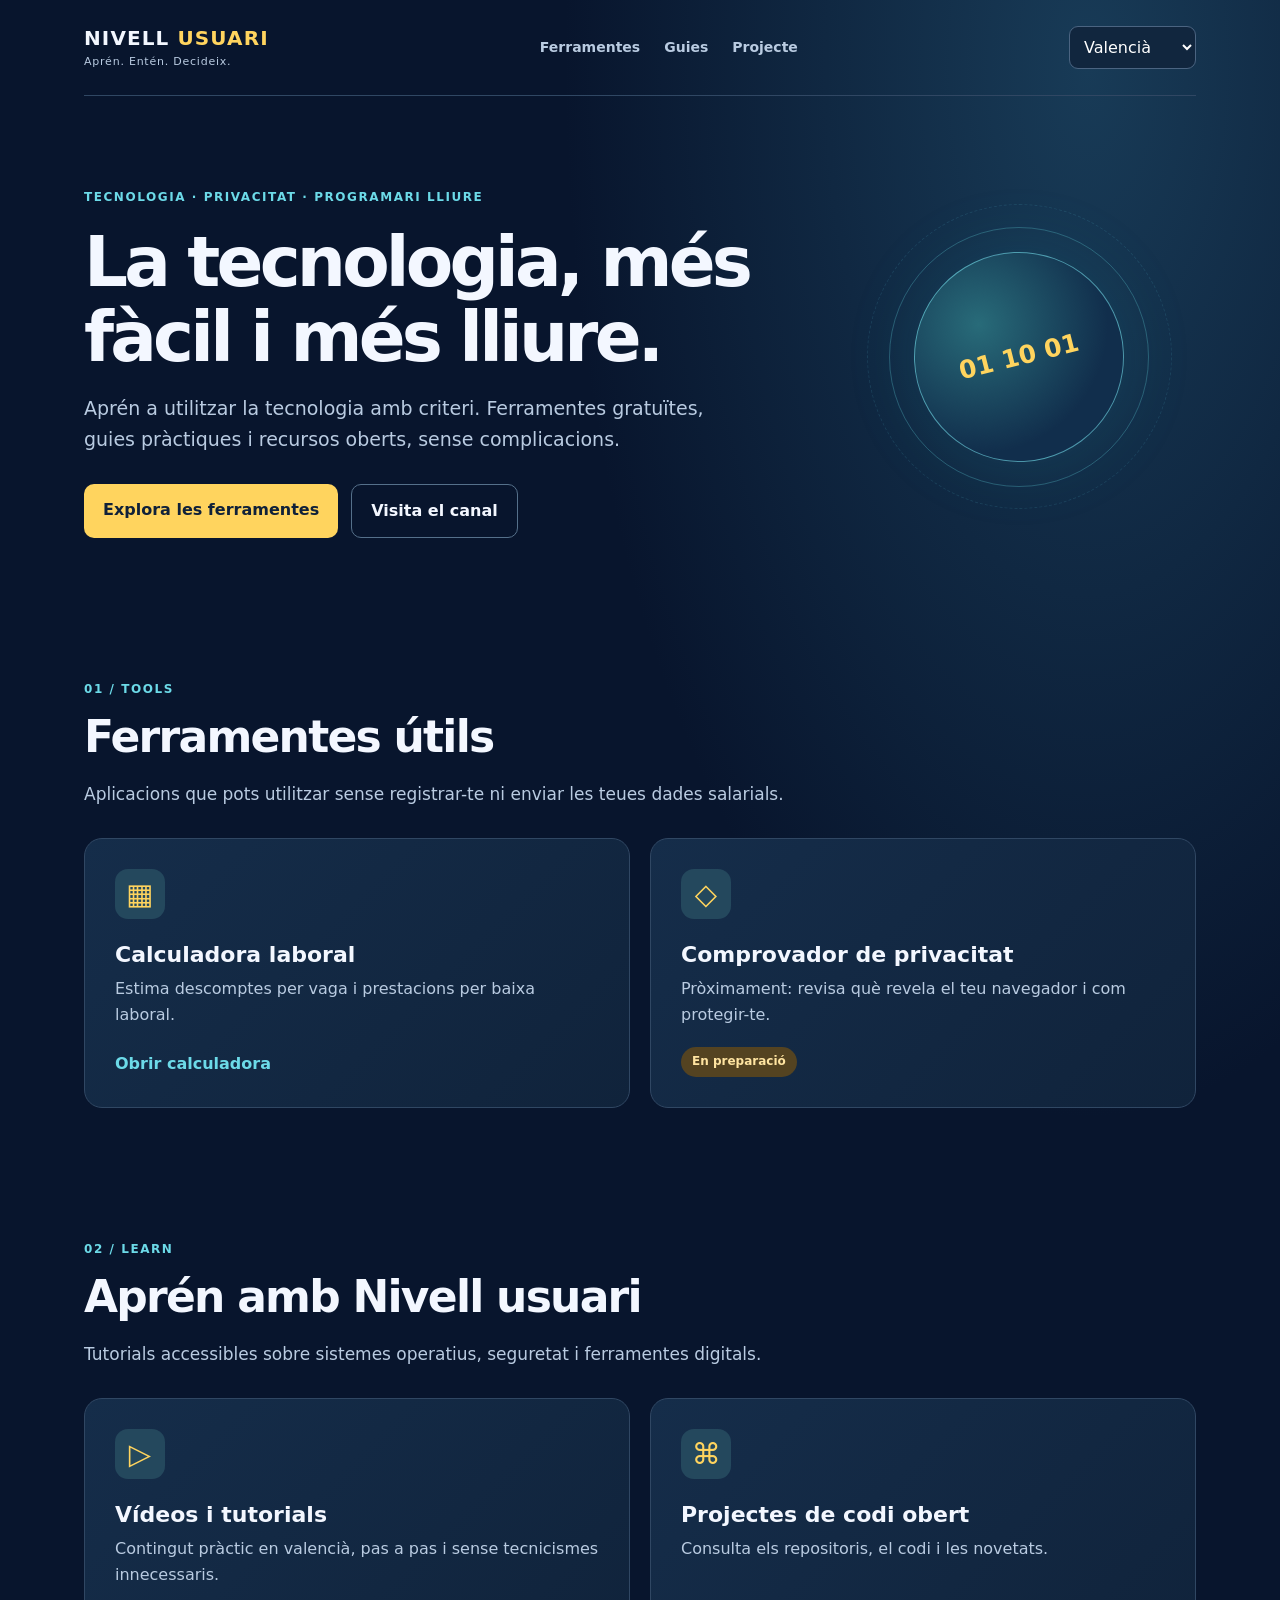
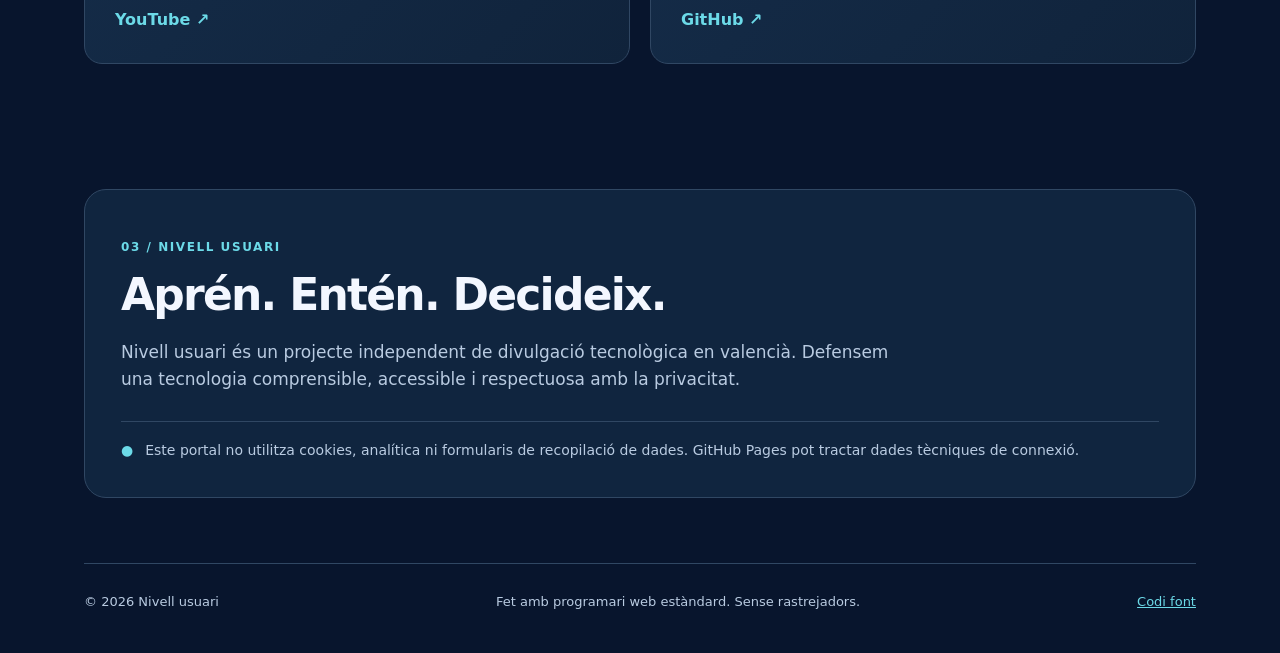
==== index.html @ 0030a049 "Add files via upload" ====
<!doctype html>
<html lang="ca-valencia"><head><meta charset="utf-8"><meta name="viewport" content="width=device-width,initial-scale=1"><meta name="theme-color" content="#0b1935"><meta name="description" content="Nivell usuari: ferramentes digitals lliures, privacitat i tutorials de tecnologia en valencià."><title>Nivell usuari · Aprén. Entén. Decideix.</title><link rel="icon" href="assets/favicon.svg" type="image/svg+xml"><link rel="stylesheet" href="styles.css"><script src="script.js" defer></script></head>
<body><a class="skip" href="#main" data-i18n="skip">Ves al contingut</a><div class="shell"><header class="header"><a class="brand" href="#inici" aria-label="Nivell usuari"><span>NIVELL <b>USUARI</b></span><small>Aprén. Entén. Decideix.</small></a><nav aria-label="Navegació principal"><a href="#ferramentes" data-i18n="navTools">Ferramentes</a><a href="#guies" data-i18n="navGuides">Guies</a><a href="#projecte" data-i18n="navAbout">Projecte</a></nav><label class="language"><span class="sr-only">Idioma / Hizkuntza</span><select id="language" aria-label="Idioma / Hizkuntza"><option value="va">Valencià</option><option value="es">Castellano</option><option value="gl">Galego</option><option value="eu">Euskara</option></select></label></header>
<main id="main"><section class="hero" id="inici"><div class="hero-content"><p class="eyebrow" data-i18n="eyebrow">TECNOLOGIA · PRIVACITAT · PROGRAMARI LLIURE</p><h1 data-i18n="hero">La tecnologia, més fàcil i més lliure.</h1><p class="lead" data-i18n="intro">Aprén a utilitzar la tecnologia amb criteri. Ferramentes gratuïtes, guies pràctiques i recursos oberts, sense complicacions.</p><div class="actions"><a class="button primary" href="#ferramentes" data-i18n="explore">Explora les ferramentes</a><a class="button secondary" href="https://www.youtube.com/@nivellusuari" target="_blank" rel="noopener noreferrer" data-i18n="watch">Visita el canal</a></div></div><div class="hero-art" aria-hidden="true"><div class="orb"><span>01</span><span>10</span><span>01</span></div><div class="orbit orbit-one"></div><div class="orbit orbit-two"></div></div></section>
<section id="ferramentes" class="section"><div class="section-head"><p class="kicker">01 / TOOLS</p><h2 data-i18n="tools">Ferramentes útils</h2><p data-i18n="toolsIntro">Aplicacions que pots utilitzar sense registrar-te ni enviar les teues dades salarials.</p></div><div class="cards"><article class="card"><div class="card-icon" aria-hidden="true">▦</div><h3 data-i18n="calc">Calculadora laboral</h3><p data-i18n="calcDesc">Estima descomptes per vaga i prestacions per baixa laboral.</p><a class="card-link" href="https://nivellusuari.github.io/calculadora-laboral/" data-i18n="calcAction">Obrir calculadora</a></article><article class="card"><div class="card-icon" aria-hidden="true">◇</div><h3 data-i18n="privacy">Comprovador de privacitat</h3><p data-i18n="privacyDesc">Pròximament: revisa què revela el teu navegador i com protegir-te.</p><span class="tag" data-i18n="soon">En preparació</span></article></div></section>
<section id="guies" class="section"><div class="section-head"><p class="kicker">02 / LEARN</p><h2 data-i18n="guides">Aprén amb Nivell usuari</h2><p data-i18n="guidesIntro">Tutorials accessibles sobre sistemes operatius, seguretat i ferramentes digitals.</p></div><div class="cards"><article class="card"><div class="card-icon" aria-hidden="true">▷</div><h3 data-i18n="youtube">Vídeos i tutorials</h3><p data-i18n="youtubeDesc">Contingut pràctic en valencià, pas a pas i sense tecnicismes innecessaris.</p><a class="card-link" href="https://www.youtube.com/@nivellusuari" target="_blank" rel="noopener noreferrer">YouTube ↗</a></article><article class="card"><div class="card-icon" aria-hidden="true">⌘</div><h3 data-i18n="github">Projectes de codi obert</h3><p data-i18n="githubDesc">Consulta els repositoris, el codi i les novetats.</p><a class="card-link" href="https://github.com/nivellusuari" target="_blank" rel="noopener noreferrer">GitHub ↗</a></article></div></section>
<section id="projecte" class="about"><p class="kicker">03 / NIVELL USUARI</p><h2 data-i18n="about">Aprén. Entén. Decideix.</h2><p data-i18n="aboutText">Nivell usuari és un projecte independent de divulgació tecnològica en valencià. Defensem una tecnologia comprensible, accessible i respectuosa amb la privacitat.</p><div class="privacy"><span aria-hidden="true">●</span><p data-i18n="privacyNote">Este portal no utilitza cookies, analítica ni formularis de recopilació de dades. GitHub Pages pot tractar dades tècniques de connexió.</p></div></section></main><footer><span>© <span id="year">2026</span> Nivell usuari</span><span data-i18n="footer">Fet amb programari web estàndard. Sense rastrejadors.</span><a href="https://github.com/nivellusuari/nivellusuari.github.io" target="_blank" rel="noopener noreferrer" data-i18n="source">Codi font</a></footer></div></body></html>
---- styles.css ----
:root{color-scheme:dark;--bg:#08152d;--panel:#132944;--line:#304763;--white:#f3f7ff;--muted:#b9cbe1;--yellow:#ffd45e;--cyan:#6cdae8;font-family:system-ui,-apple-system,"Segoe UI",sans-serif}*{box-sizing:border-box}html{scroll-behavior:smooth}body{margin:0;color:var(--white);background:radial-gradient(ellipse at 85% 3%,#183b57 0,transparent 34%),var(--bg);line-height:1.6}a{color:inherit}.shell{max-width:1160px;margin:auto;padding:0 24px}.skip{position:absolute;left:-9999px;top:8px;background:#fff;color:#000;padding:8px;z-index:10}.skip:focus{left:8px}.header{display:flex;align-items:center;gap:28px;justify-content:space-between;padding:26px 0;border-bottom:1px solid var(--line)}.brand{text-decoration:none;line-height:1.1;white-space:nowrap;font-weight:900;letter-spacing:.055em;font-size:20px}.brand b{color:var(--yellow)}.brand small{display:block;font-size:11px;color:var(--muted);font-weight:500;letter-spacing:.07em;margin-top:7px}nav{display:flex;gap:24px}nav a{text-decoration:none;color:var(--muted);font-size:14px;font-weight:650}nav a:hover,.card-link:hover{color:var(--yellow)}select{background:#11263e;color:#fff;border:1px solid #4b6481;border-radius:9px;padding:10px;font:inherit;max-width:140px}.hero{display:grid;grid-template-columns:1.35fr .65fr;gap:25px;align-items:center;min-height:480px;padding:80px 0 70px}.eyebrow,.kicker{font-size:12px;color:var(--cyan);font-weight:800;letter-spacing:.13em}.hero h1{font-size:clamp(42px,5.4vw,72px);line-height:1.08;letter-spacing:-.055em;margin:18px 0}.lead{font-size:19px;color:var(--muted);max-width:620px}.actions{display:flex;gap:13px;flex-wrap:wrap;margin-top:30px}.button{display:inline-block;border-radius:10px;padding:13px 19px;text-decoration:none;font-weight:750}.primary{background:var(--yellow);color:#102139}.secondary{border:1px solid #55708a}.button:hover{filter:brightness(1.12)}.hero-art{min-height:290px;display:grid;place-items:center;position:relative}.orb{width:210px;height:210px;border:1px solid #72dbe899;border-radius:50%;background:radial-gradient(circle at 35% 30%,#286b79,#112e4c 65%);box-shadow:0 0 75px #26b8cd22;display:flex;justify-content:center;align-items:center;gap:9px;transform:rotate(-14deg)}.orb span{font-size:25px;font-weight:800;color:var(--yellow)}.orbit{position:absolute;border:1px solid #4ca7b766;border-radius:50%;width:260px;height:260px}.orbit-two{width:305px;height:305px;border-style:dashed;opacity:.45}.section{padding:60px 0}.section-head{max-width:720px;margin-bottom:30px}.section h2,.about h2{font-size:clamp(30px,4vw,44px);line-height:1.2;letter-spacing:-.04em;margin:8px 0}.section-head>p:last-child,.about>p:not(.kicker){color:var(--muted);font-size:17px}.cards{display:grid;grid-template-columns:repeat(2,minmax(0,1fr));gap:20px}.card{border:1px solid var(--line);border-radius:18px;padding:30px;background:linear-gradient(135deg,#152d4a,#10233b);min-height:255px;display:flex;flex-direction:column;align-items:flex-start}.card-icon{width:50px;height:50px;border-radius:13px;background:#24485d;color:var(--yellow);font-size:29px;display:grid;place-items:center}.card h3{font-size:22px;margin:18px 0 4px}.card p{color:var(--muted);margin:0 0 20px}.card-link{color:var(--cyan);font-weight:750;margin-top:auto;text-decoration:none}.tag{color:#ffe4a1;background:#544321;padding:5px 11px;border-radius:30px;font-size:12px;font-weight:700;margin-top:auto}.about{border:1px solid var(--line);background:#10253f;border-radius:22px;padding:36px;margin:65px 0}.about>p:not(.kicker){max-width:800px}.privacy{border-top:1px solid var(--line);margin-top:28px;padding-top:17px;display:flex;gap:12px;align-items:flex-start;color:var(--muted);font-size:14px}.privacy span{color:var(--cyan)}.privacy p{margin:0}footer{border-top:1px solid var(--line);padding:28px 0 40px;display:flex;justify-content:space-between;gap:16px;flex-wrap:wrap;color:var(--muted);font-size:13px}footer a{color:var(--cyan)}:focus-visible{outline:3px solid var(--yellow);outline-offset:4px}.sr-only{position:absolute;width:1px;height:1px;padding:0;margin:-1px;overflow:hidden;clip:rect(0,0,0,0);white-space:nowrap;border:0}@media(max-width:800px){.header{flex-wrap:wrap}.hero{grid-template-columns:1fr;padding:60px 0 30px}.hero-art{display:none}nav{order:3;width:100%;justify-content:space-between}.cards{grid-template-columns:1fr}}@media(max-width:480px){.shell{padding:0 16px}.header{gap:14px}.brand{font-size:17px}.hero h1{font-size:41px}.section{padding:40px 0}.about{padding:23px;margin:35px 0}}@media(prefers-reduced-motion:reduce){html{scroll-behavior:auto}}
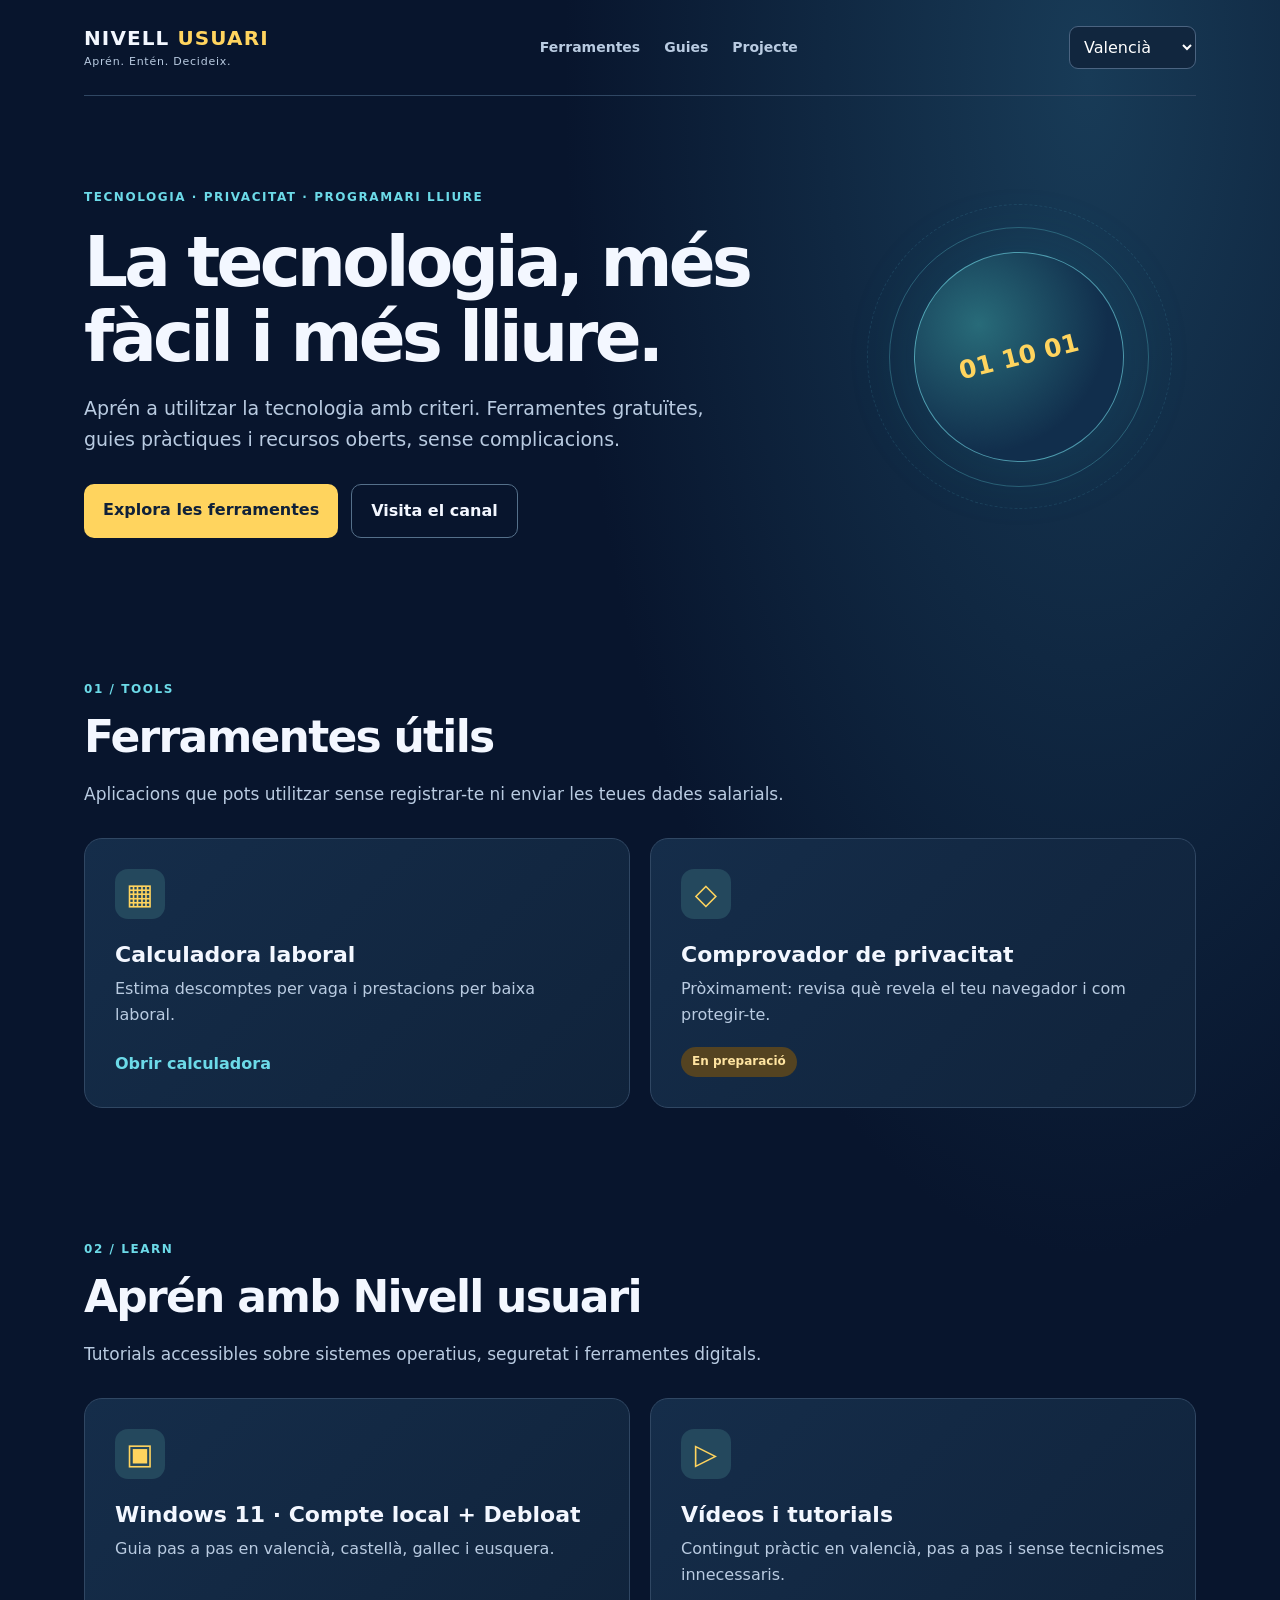
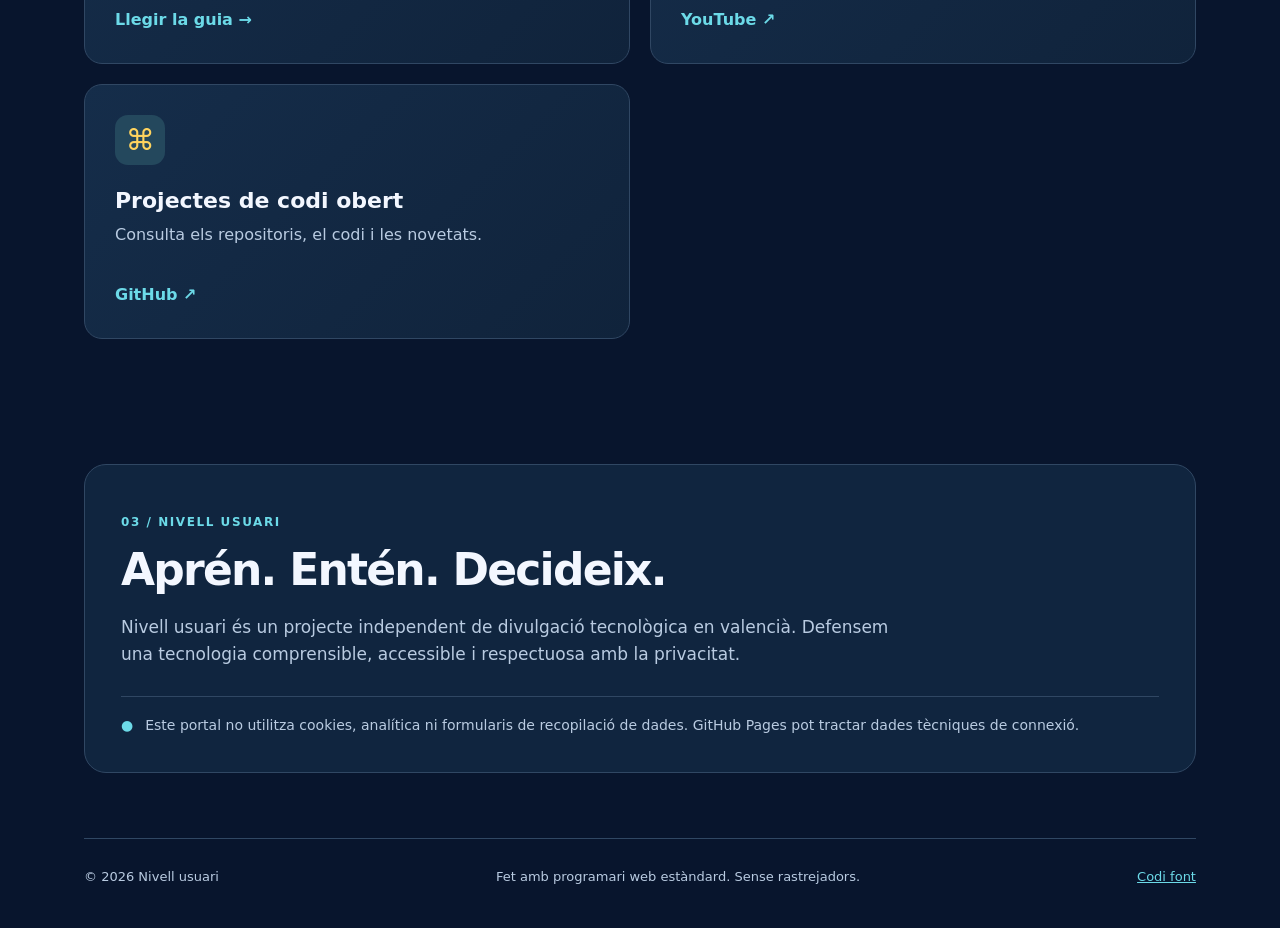
==== commit e89478ae: "Add files via upload" ====
--- a/index.html
+++ b/index.html
@@ -3,5 +3,5 @@
 <body><a class="skip" href="#main" data-i18n="skip">Ves al contingut</a><div class="shell"><header class="header"><a class="brand" href="#inici" aria-label="Nivell usuari"><span>NIVELL <b>USUARI</b></span><small>Aprén. Entén. Decideix.</small></a><nav aria-label="Navegació principal"><a href="#ferramentes" data-i18n="navTools">Ferramentes</a><a href="#guies" data-i18n="navGuides">Guies</a><a href="#projecte" data-i18n="navAbout">Projecte</a></nav><label class="language"><span class="sr-only">Idioma / Hizkuntza</span><select id="language" aria-label="Idioma / Hizkuntza"><option value="va">Valencià</option><option value="es">Castellano</option><option value="gl">Galego</option><option value="eu">Euskara</option></select></label></header>
 <main id="main"><section class="hero" id="inici"><div class="hero-content"><p class="eyebrow" data-i18n="eyebrow">TECNOLOGIA · PRIVACITAT · PROGRAMARI LLIURE</p><h1 data-i18n="hero">La tecnologia, més fàcil i més lliure.</h1><p class="lead" data-i18n="intro">Aprén a utilitzar la tecnologia amb criteri. Ferramentes gratuïtes, guies pràctiques i recursos oberts, sense complicacions.</p><div class="actions"><a class="button primary" href="#ferramentes" data-i18n="explore">Explora les ferramentes</a><a class="button secondary" href="https://www.youtube.com/@nivellusuari" target="_blank" rel="noopener noreferrer" data-i18n="watch">Visita el canal</a></div></div><div class="hero-art" aria-hidden="true"><div class="orb"><span>01</span><span>10</span><span>01</span></div><div class="orbit orbit-one"></div><div class="orbit orbit-two"></div></div></section>
 <section id="ferramentes" class="section"><div class="section-head"><p class="kicker">01 / TOOLS</p><h2 data-i18n="tools">Ferramentes útils</h2><p data-i18n="toolsIntro">Aplicacions que pots utilitzar sense registrar-te ni enviar les teues dades salarials.</p></div><div class="cards"><article class="card"><div class="card-icon" aria-hidden="true">▦</div><h3 data-i18n="calc">Calculadora laboral</h3><p data-i18n="calcDesc">Estima descomptes per vaga i prestacions per baixa laboral.</p><a class="card-link" href="https://nivellusuari.github.io/calculadora-laboral/" data-i18n="calcAction">Obrir calculadora</a></article><article class="card"><div class="card-icon" aria-hidden="true">◇</div><h3 data-i18n="privacy">Comprovador de privacitat</h3><p data-i18n="privacyDesc">Pròximament: revisa què revela el teu navegador i com protegir-te.</p><span class="tag" data-i18n="soon">En preparació</span></article></div></section>
-<section id="guies" class="section"><div class="section-head"><p class="kicker">02 / LEARN</p><h2 data-i18n="guides">Aprén amb Nivell usuari</h2><p data-i18n="guidesIntro">Tutorials accessibles sobre sistemes operatius, seguretat i ferramentes digitals.</p></div><div class="cards"><article class="card"><div class="card-icon" aria-hidden="true">▷</div><h3 data-i18n="youtube">Vídeos i tutorials</h3><p data-i18n="youtubeDesc">Contingut pràctic en valencià, pas a pas i sense tecnicismes innecessaris.</p><a class="card-link" href="https://www.youtube.com/@nivellusuari" target="_blank" rel="noopener noreferrer">YouTube ↗</a></article><article class="card"><div class="card-icon" aria-hidden="true">⌘</div><h3 data-i18n="github">Projectes de codi obert</h3><p data-i18n="githubDesc">Consulta els repositoris, el codi i les novetats.</p><a class="card-link" href="https://github.com/nivellusuari" target="_blank" rel="noopener noreferrer">GitHub ↗</a></article></div></section>
+<section id="guies" class="section"><div class="section-head"><p class="kicker">02 / LEARN</p><h2 data-i18n="guides">Aprén amb Nivell usuari</h2><p data-i18n="guidesIntro">Tutorials accessibles sobre sistemes operatius, seguretat i ferramentes digitals.</p></div><div class="cards"><article class="card"><div class="card-icon" aria-hidden="true">▣</div><h3>Windows 11 · Compte local + Debloat</h3><p>Guia pas a pas en valencià, castellà, gallec i eusquera.</p><a class="card-link" href="guies/windows-11-compte-local/">Llegir la guia →</a></article><article class="card"><div class="card-icon" aria-hidden="true">▷</div><h3 data-i18n="youtube">Vídeos i tutorials</h3><p data-i18n="youtubeDesc">Contingut pràctic en valencià, pas a pas i sense tecnicismes innecessaris.</p><a class="card-link" href="https://www.youtube.com/@nivellusuari" target="_blank" rel="noopener noreferrer">YouTube ↗</a></article><article class="card"><div class="card-icon" aria-hidden="true">⌘</div><h3 data-i18n="github">Projectes de codi obert</h3><p data-i18n="githubDesc">Consulta els repositoris, el codi i les novetats.</p><a class="card-link" href="https://github.com/nivellusuari" target="_blank" rel="noopener noreferrer">GitHub ↗</a></article></div></section>
 <section id="projecte" class="about"><p class="kicker">03 / NIVELL USUARI</p><h2 data-i18n="about">Aprén. Entén. Decideix.</h2><p data-i18n="aboutText">Nivell usuari és un projecte independent de divulgació tecnològica en valencià. Defensem una tecnologia comprensible, accessible i respectuosa amb la privacitat.</p><div class="privacy"><span aria-hidden="true">●</span><p data-i18n="privacyNote">Este portal no utilitza cookies, analítica ni formularis de recopilació de dades. GitHub Pages pot tractar dades tècniques de connexió.</p></div></section></main><footer><span>© <span id="year">2026</span> Nivell usuari</span><span data-i18n="footer">Fet amb programari web estàndard. Sense rastrejadors.</span><a href="https://github.com/nivellusuari/nivellusuari.github.io" target="_blank" rel="noopener noreferrer" data-i18n="source">Codi font</a></footer></div></body></html>
